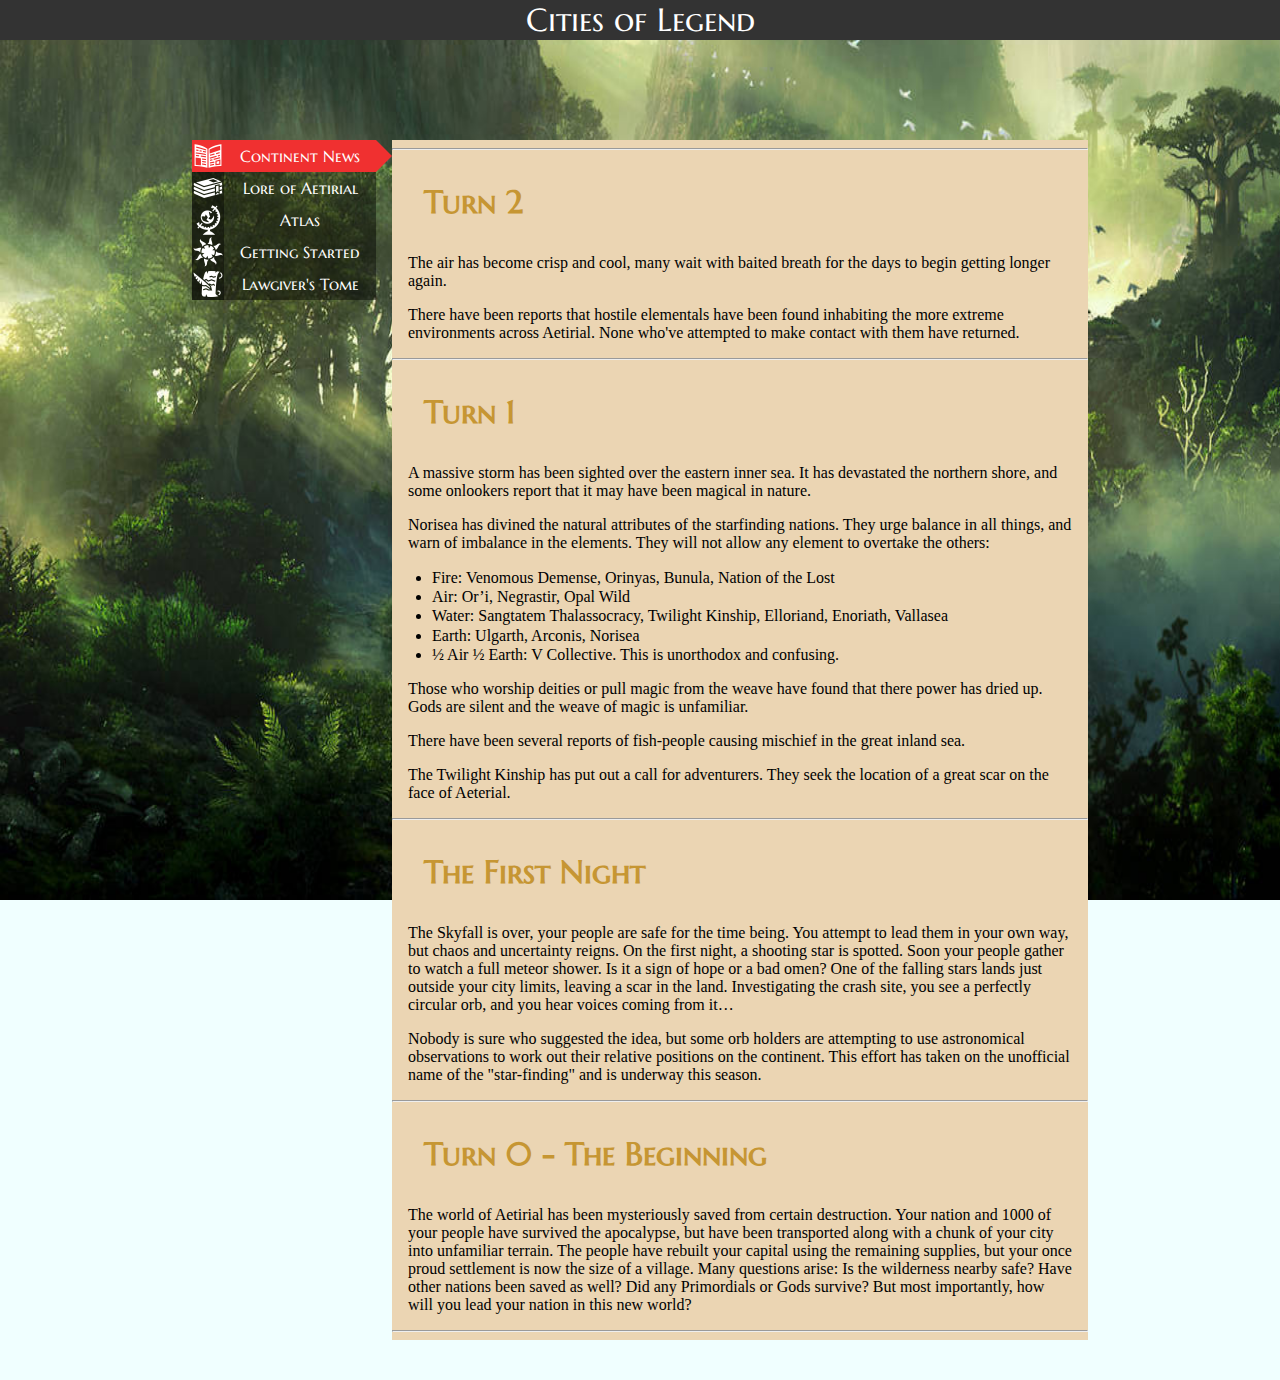
==== index.html @ 8749fa49 "Turn 2 news" ====
<!DOCTYPE html>
<html lang="en">
<head>
<meta charset="utf-8">
<title>Cities of Legend - The World of Aetirial</title>

<link rel="preconnect" href="https://fonts.googleapis.com">
<link rel="preconnect" href="https://fonts.gstatic.com" crossorigin>
<link href="https://fonts.googleapis.com/css2?family=Marcellus+SC&display=swap" rel="stylesheet">
<link href="https://fonts.googleapis.com/css2?family=Open+Sans&display=swap" rel="stylesheet">

<link href="style.css" rel="stylesheet">
<link href="navigation.css" rel="stylesheet">

</head>

<body>
    <div class="fixed-header">
        Cities of Legend
    </div>

    <div class="container">

      <div id="navigation">

        <a href="#">
        <div class="navbox">
          <div class="navimg"><div class="thisNav">
            <img src="resources/newspaper.png" alt="newspaper">
          </div></div>
          <div class="navtxt"> <div class="thisNav">
            Continent News
          </div></div>
          <div class="navtri"> <div class="thisNav"></div></div>
        </div>
        </a>

        <a href="lore.html">
          <div class="navbox">
            <div class="navimg">
              <img src="resources/book-pile.png" alt="book pile">
            </div>

            <div class="navtxt">
              Lore of Aetirial
            </div>
            <div class="navtri"></div>
          </div>
        </a>

        <a href="atlas.html">
          <div class="navbox">
            <div class="navimg">
              <img src="resources/globe.png" alt="globe">
            </div>
            <div class="navtxt">
              Atlas
            </div>
            <div class="navtri"></div>
            </div>
        </a>

        <a href="starting.html">
          <div class="navbox">
            <div class="navimg">
              <img src="resources/sun.png" alt="sun">
            </div>
            <div class="navtxt">
              Getting Started
            </div>
            <div class="navtri"></div>
            </div>
        </a>

        <a href="https://docs.google.com/document/d/1mh1_eKHku0KZ3vBQN4Lh71qmUD9iVqAG7yYdDqat9Gw/edit?usp=sharing"  target="_blank" rel="noopener noreferrer">
          <div class="navbox">
            <div class="navimg">
              <img src="resources/scroll-quill.png" alt="scroll">
            </div>
            <div class="navtxt">
              Lawgiver's Tome
            </div>
            <div class="navtri"></div>
            </div>
        </a>





      </div>

      <div id="content">
        <hr>
        <h2> Turn 2 </h2>
        <p>
          The air has become crisp and cool, many wait with baited breath for the days to begin getting longer again.
        </p>
        <p>
          There have been reports that hostile elementals have been found inhabiting the more extreme environments across Aetirial. None who've attempted to make contact with them have returned.
        </p>
        <hr>
        <h2> Turn 1 </h2>
        <p>
          A massive storm has been sighted over the eastern inner sea. It has devastated the northern shore, and some onlookers report that it may have been magical in nature.
        </p>
        <p>
          Norisea has divined the natural attributes of the starfinding nations.
          They urge balance in all things, and warn of imbalance in the elements.
          They will not allow any element to overtake the others:
          <ul>
            <li> Fire: Venomous Demense, Orinyas, Bunula, Nation of the Lost
            <li> Air: Or’i, Negrastir, Opal Wild
            <li> Water: Sangtatem Thalassocracy, Twilight Kinship, Elloriand, Enoriath, Vallasea
            <li> Earth: Ulgarth, Arconis, Norisea
            <li> &#xBD; Air &#xBD; Earth: V Collective. This is unorthodox and confusing.
          </ul>
        </p>
        <p>
          Those who worship deities or pull magic from the weave have found that there power has dried up. Gods are silent and the weave of magic is unfamiliar.
        </p>

        <p>
          There have been several reports of fish-people causing mischief in the great inland sea.
        </p>

        <p>
          The Twilight Kinship has put out a call for adventurers. They seek the location of a great scar on the face of Aeterial.
        </p>

        <hr>
        <h2>The First Night</h2>
        <p>
          The Skyfall is over, your people are safe for the time being.
          You attempt to lead them in your own way, but chaos and uncertainty reigns.
          On the first night, a shooting star is spotted. Soon your people gather to watch a full meteor shower.
          Is it a sign of hope or a bad omen? One of the falling stars lands just outside your city limits, leaving a scar in the land.
          Investigating the crash site, you see a perfectly circular orb, and you hear voices coming from it…
        </p>
        <p>
          Nobody is sure who suggested the idea, but some orb holders are attempting to use astronomical observations to work out their relative positions on the continent.
          This effort has taken on the unofficial name of the "star-finding" and is underway this season.
        </p>

        <hr>
        <h2>Turn 0 - The Beginning</h2>
        <p>
          The world of Aetirial has been mysteriously saved from certain destruction.
          Your nation and 1000 of your people have survived the apocalypse, but have been transported along with a chunk of your city into unfamiliar terrain.
          The people have rebuilt your capital using the remaining supplies, but your once proud settlement is now the size of a village.
          Many questions arise: Is the wilderness nearby safe? Have other nations been saved as well?
          Did any Primordials or Gods survive?
          But most importantly, how will you lead your nation in this new world?
        </p>
        <hr>
      </div>

</body>
</html>
---- style.css ----
/* Add some padding on document's body to prevent the content
   to go underneath the header and footer */
body{
  margin: 0px;
  padding-top: 60px;
  padding-bottom: 40px;
  font-family: "Open Sans", Helvetica, Arial, sans-serif;
  background-color: #f0ffff;
  /*background image by https://www.deviantart.com/jonasdero/art/Woodlands-426702454*/
  background-attachment: fixed;
  background-image: url("resources/scene1.jpg");
  background-size: 100%;
  background-repeat: round;
  background-position: top;
}
/* Header Properties */
.fixed-header{
  top: 0;
  width: 100%;
  position: fixed;
  z-index: 1000;
  background: #333;
  padding: 10px 0;
  margin: 0;
  padding: 0;
  text-align: center;
  font-family: "Marcellus SC", serif;
  font-size: 2em;
  color: white;
}

#content {
  position: relative;
  width: 85%;
  background-color: #ebd5b3;
  color: black;
  font-family: serif;
}

#content img {
  width: 90%;
  margin: 0 5%;
  margin-bottom: 5%;
}


/*main container that holds the page info*/
.container{
  width: 70%;
  padding-top: 5em;
  margin: 0 auto; /* Center the DIV horizontally */
  background-color: none;
  display: flex;
}


#content h1 {
  font-family: "Marcellus SC", serif;
  font-size: 2.5em;
  color: #C69633;
  margin: 0.5em 0.1em;
}

#content h2 {
  font-family: "Marcellus SC", serif;
  font-size: 2em;
  color: #C69633;
  margin: 1em;
}

#content h3 {
  font-family: "Marcellus SC", serif;
  font-size: 1.5em;
  color: #C69633;
  margin: 1em;
}

#content p {
  margin: 1em;
}


#content ul{
  line-height: 1.2em;
}
---- navigation.css ----
/* Add some padding on document's body to prevent the content
   to go underneath the header and footer */

#navigation{
  min-width: 200px;
  background-color: none;
  display: flex;
  flex-direction: column;
}

#navigation a {
  text-decoration: none;
  margin-right: 1em; /*space for the triangle*/
}



.navbox{
  display: flex;
  justify-content: flex-end;
  background-color: #00000070;
  height: 2em;
  color: white;
  flex-grow: 1;
}

.navbox:hover {
  background-color: black;
}

.navbox img{
  width: 2em;
}

.navimg {
  display: flex;
  justify-content: center;
  align-items: center;
  background-color: #00000070;
}

.navtxt {
  display: flex;
  justify-content: center;
  align-items: center;
  white-space: nowrap;
  flex-grow: 1;
  font-family: "Marcellus SC", serif;
}
.navtri {
  height: 0;
  width: 0;
  background-color: none;
}

 .navimg .thisNav {
   width: 100%;
   height: 100%;
   background-color: #F03030; /*#024F27;*/
}
.navtxt .thisNav {
  display: inherit;
  align-items: inherit;
  justify-content: inherit;
  width: 100%;
  height: 100%;
  background-color: #F03030; /*#024F27;*/
}
.navtri .thisNav {
  width: 100%;
  height: 100%;
  height: 2em;
  width: 1em;
  background-color: #F03030; /*#024F27;*/
  clip-path: polygon(0% 0%, 100% 50%, 0% 100%);
 }
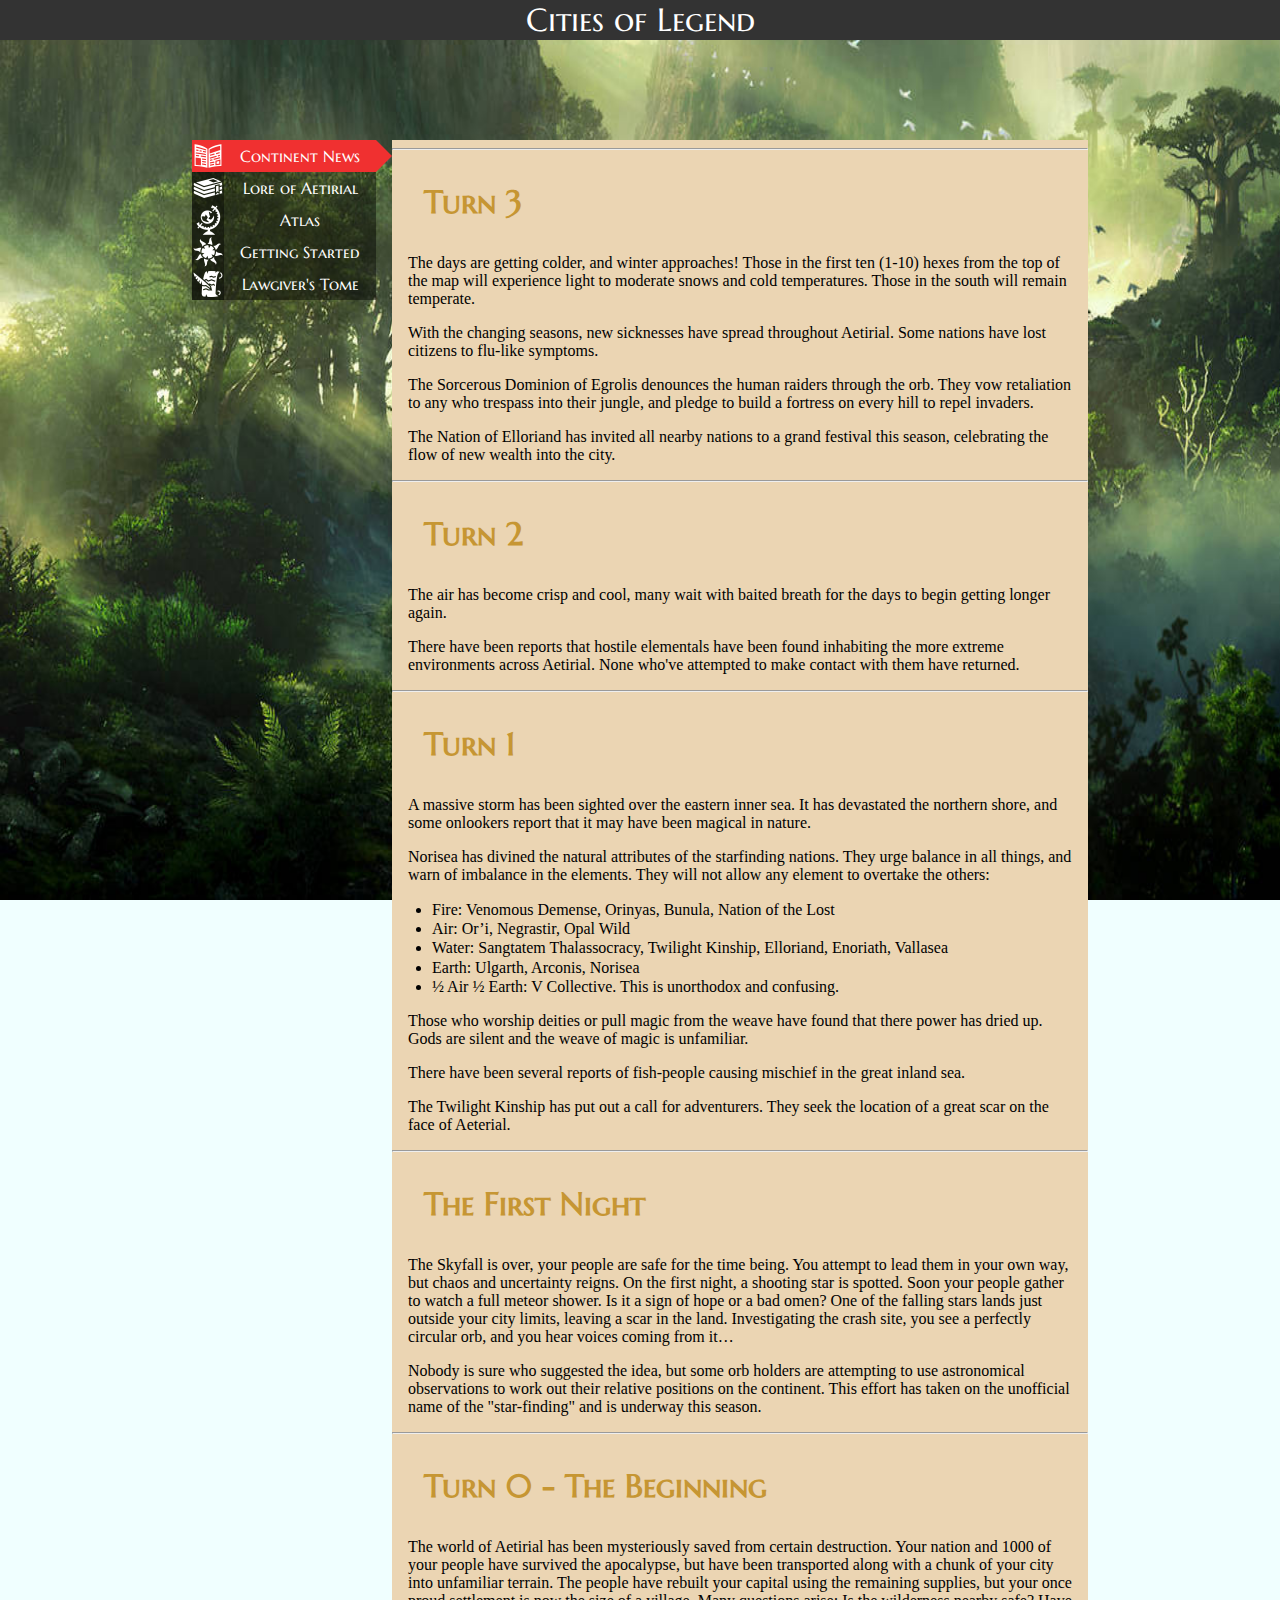
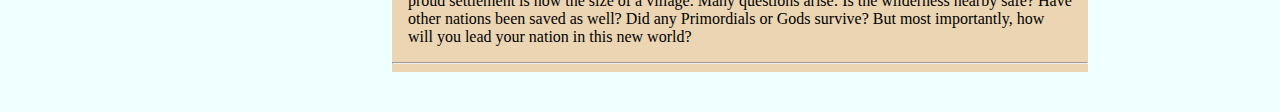
==== commit 470c3eb8: "Turn 3 news" ====
--- a/index.html
+++ b/index.html
@@ -92,6 +92,20 @@
 
       <div id="content">
         <hr>
+        <h2> Turn 3 </h2>
+        <p>
+          The days are getting colder, and winter approaches! Those in the first ten (1-10) hexes from the top of the map will experience light to moderate snows and cold temperatures. Those in the south will remain temperate.
+        </p>
+        <p>
+          With the changing seasons, new sicknesses have spread throughout Aetirial. Some nations have lost citizens to flu-like symptoms.
+        </p>
+        <p>
+          The Sorcerous Dominion of Egrolis denounces the human raiders through the orb. They vow retaliation to any who trespass into their jungle, and pledge to build a fortress on every hill to repel invaders.
+        </p>
+        <p>
+          The Nation of Elloriand has invited all nearby nations to a grand festival this season, celebrating the flow of new wealth into the city.
+        </p>
+        <hr>
         <h2> Turn 2 </h2>
         <p>
           The air has become crisp and cool, many wait with baited breath for the days to begin getting longer again.
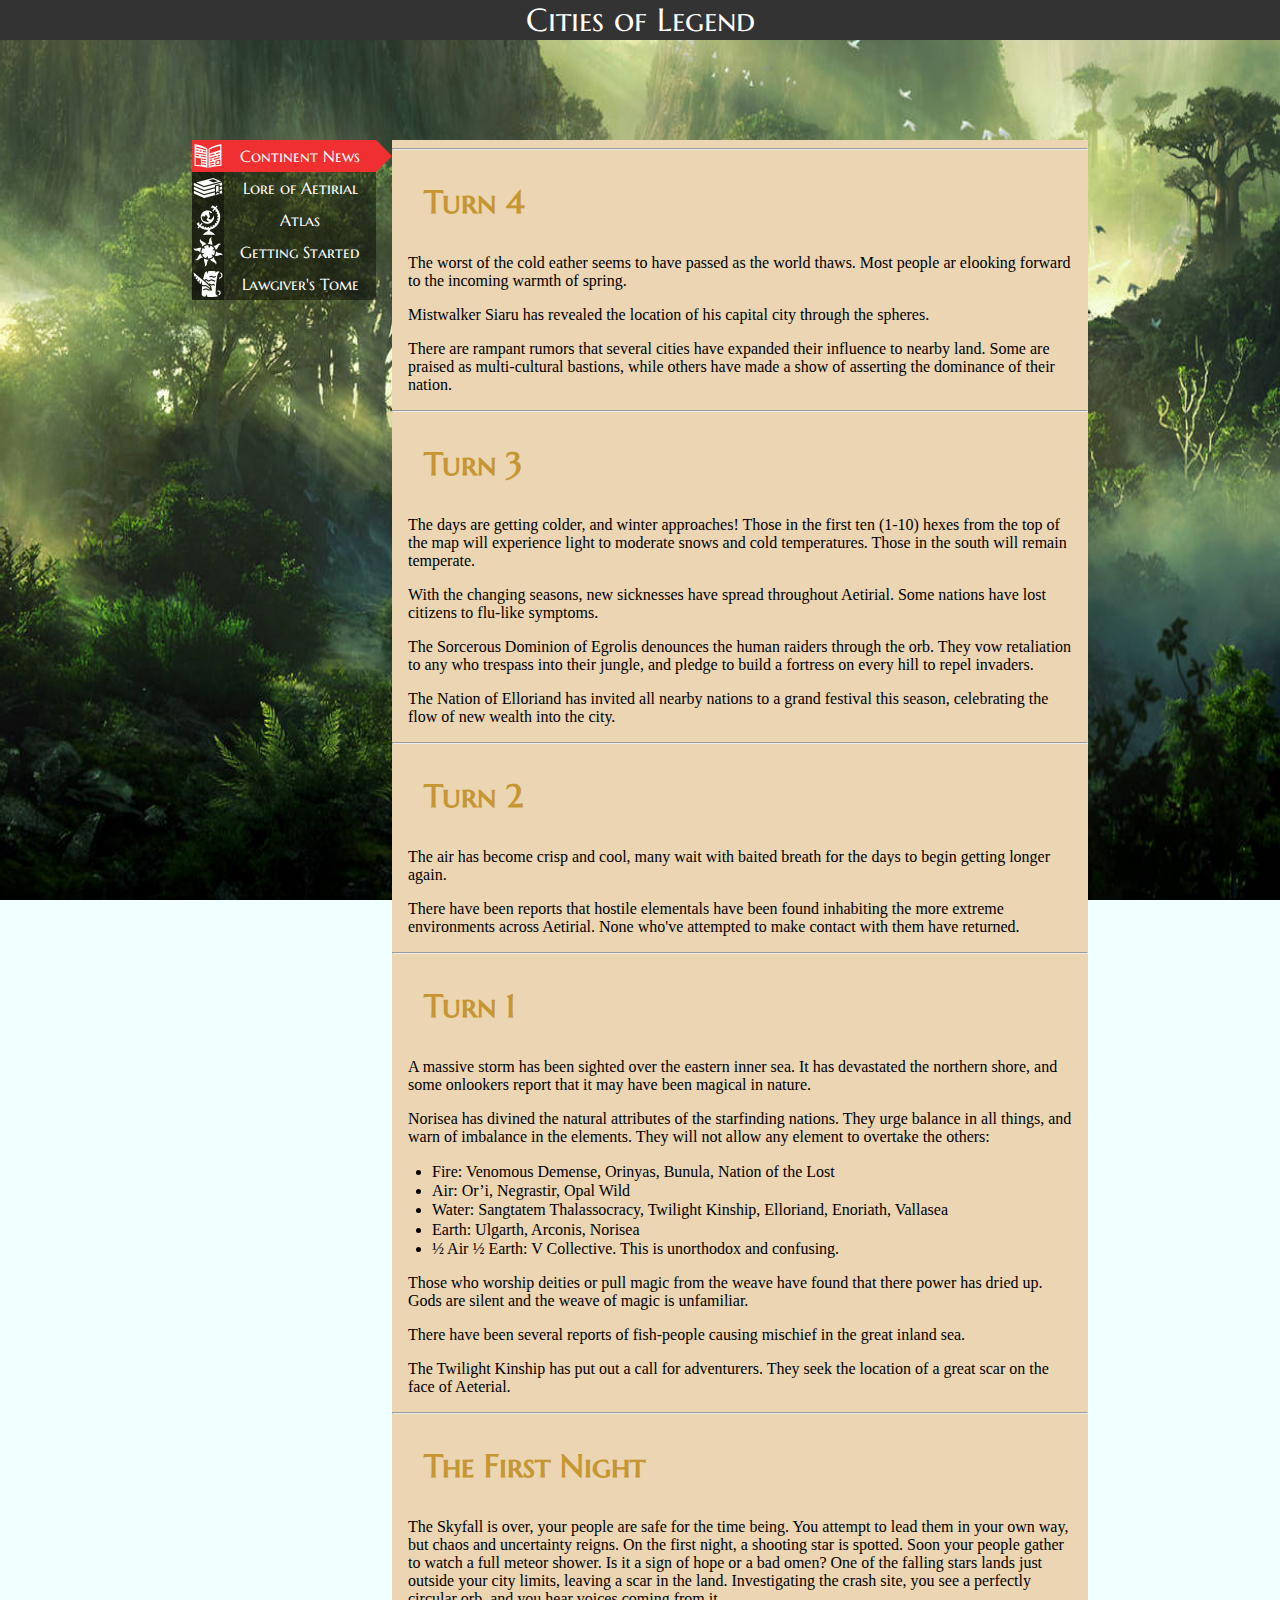
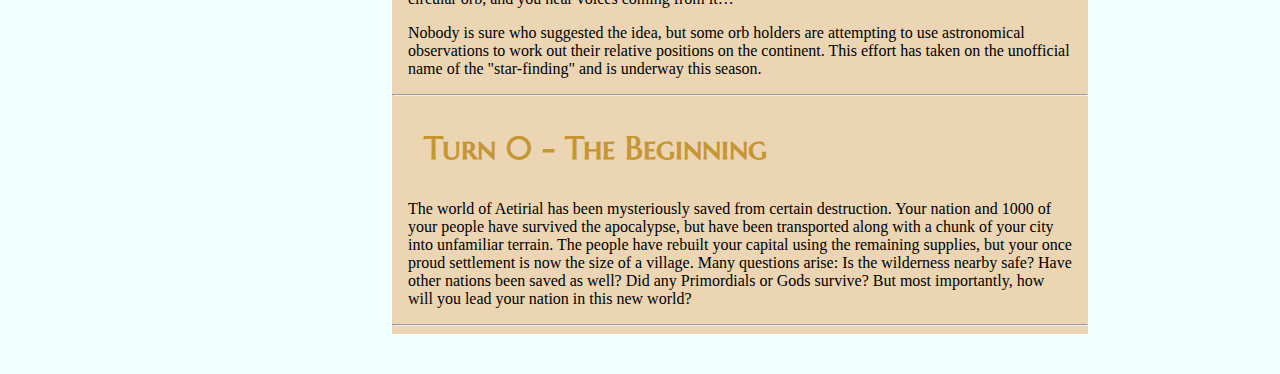
==== commit b61e0716: "Turn 4 news" ====
--- a/index.html
+++ b/index.html
@@ -92,6 +92,17 @@
 
       <div id="content">
         <hr>
+        <h2> Turn 4 </h2>
+        <p>
+          The worst of the cold eather seems to have passed as the world thaws. Most people ar elooking forward to the incoming warmth of spring.
+        </p>
+        <p>
+          Mistwalker Siaru has revealed the location of his capital city through the spheres.
+        </p>
+        <p>
+          There are rampant rumors that several cities have expanded their influence to nearby land. Some are praised as multi-cultural bastions, while others have made a show of asserting the dominance of their nation.
+        </p>
+        <hr>
         <h2> Turn 3 </h2>
         <p>
           The days are getting colder, and winter approaches! Those in the first ten (1-10) hexes from the top of the map will experience light to moderate snows and cold temperatures. Those in the south will remain temperate.
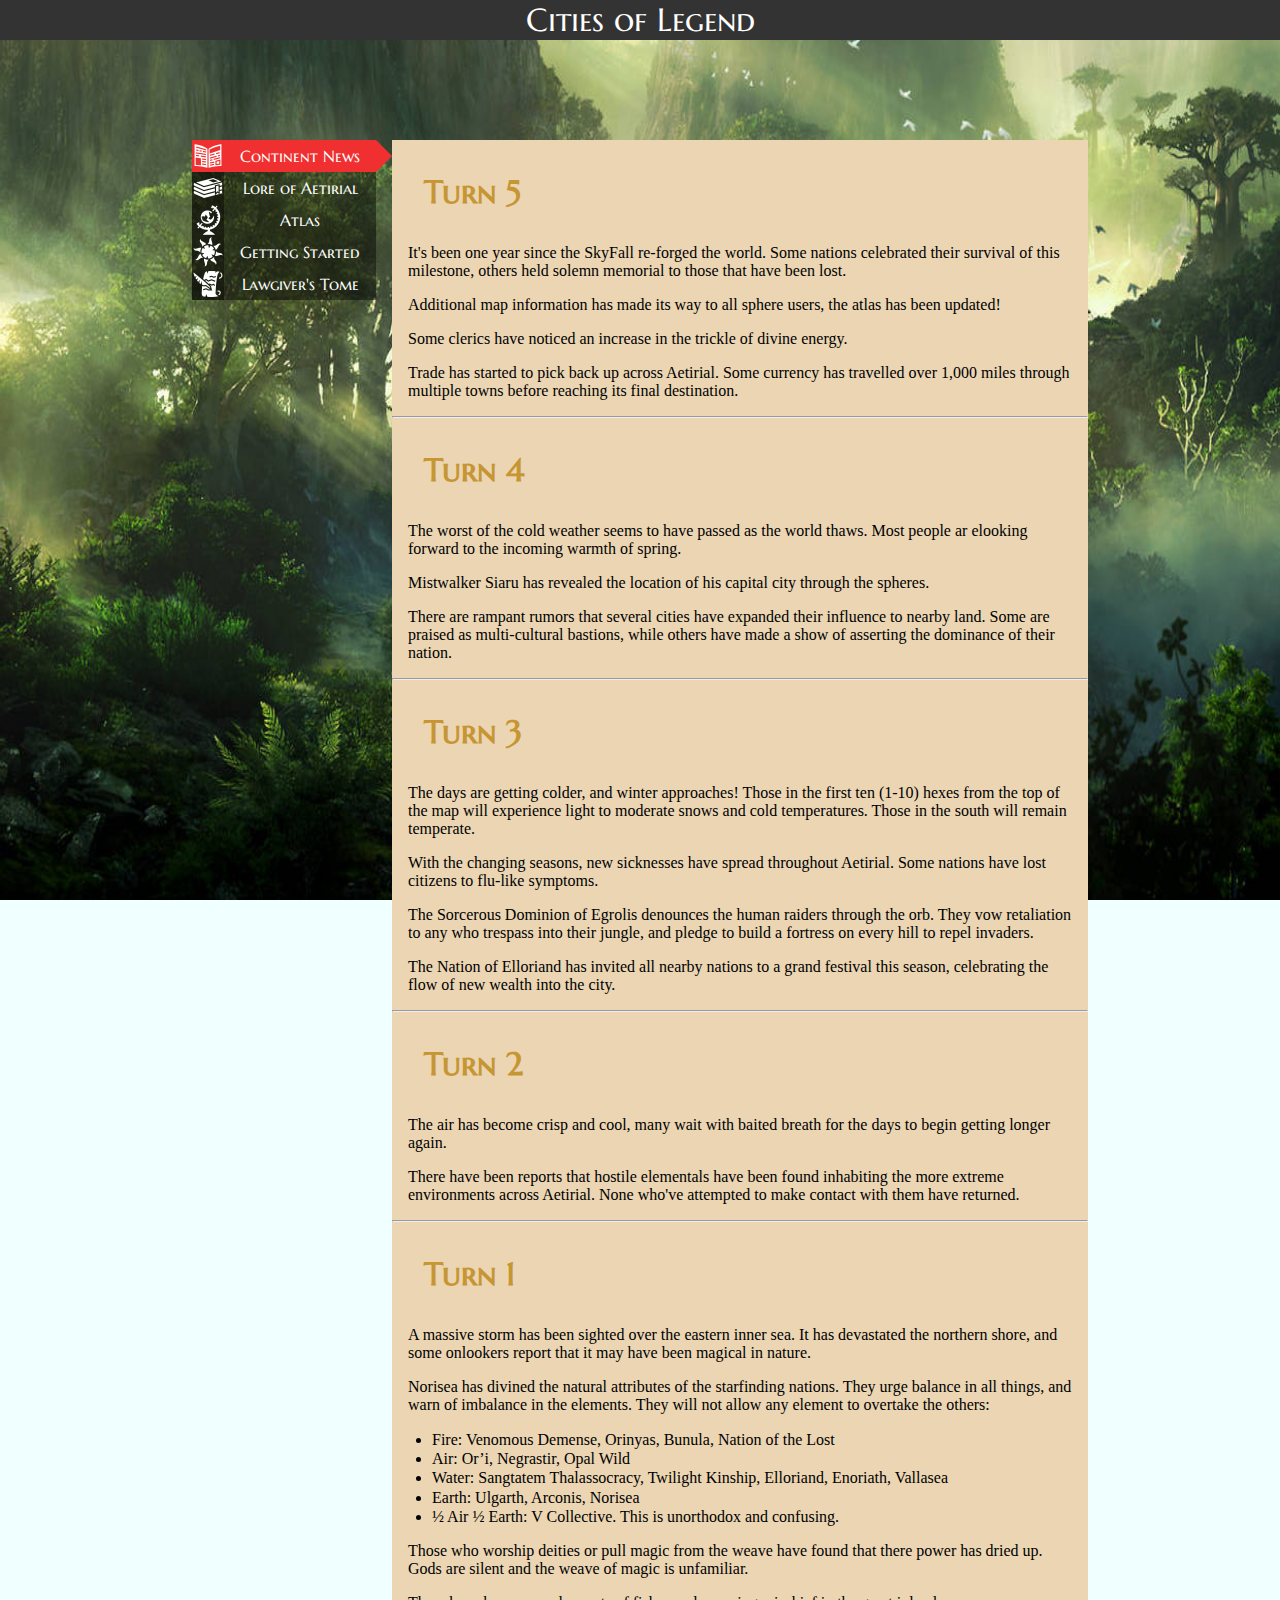
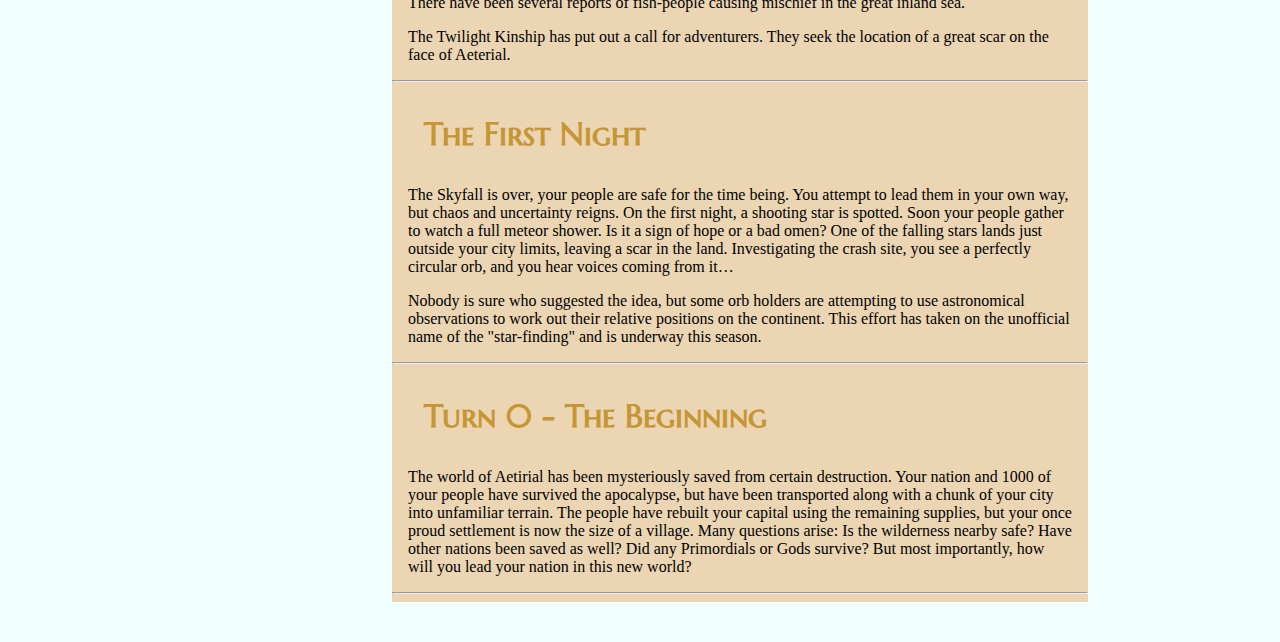
==== commit 695ba1f8: "Turn 5 news and map update" ====
--- a/index.html
+++ b/index.html
@@ -91,10 +91,23 @@
       </div>
 
       <div id="content">
+        <h2> Turn 5 </h2>
+        <p>
+          It's been one year since the SkyFall re-forged the world. Some nations celebrated their survival of this milestone, others held solemn memorial to those that have been lost.
+        </p>
+        <p>
+          Additional map information has made its way to all sphere users, the atlas has been updated!
+        </p>
+        <p>
+          Some clerics have noticed an increase in the trickle of divine energy.
+        </p>
+        <p>
+          Trade has started to pick back up across Aetirial. Some currency has travelled over 1,000 miles through multiple towns before reaching its final destination.
+        </p>
         <hr>
         <h2> Turn 4 </h2>
         <p>
-          The worst of the cold eather seems to have passed as the world thaws. Most people ar elooking forward to the incoming warmth of spring.
+          The worst of the cold weather seems to have passed as the world thaws. Most people ar elooking forward to the incoming warmth of spring.
         </p>
         <p>
           Mistwalker Siaru has revealed the location of his capital city through the spheres.
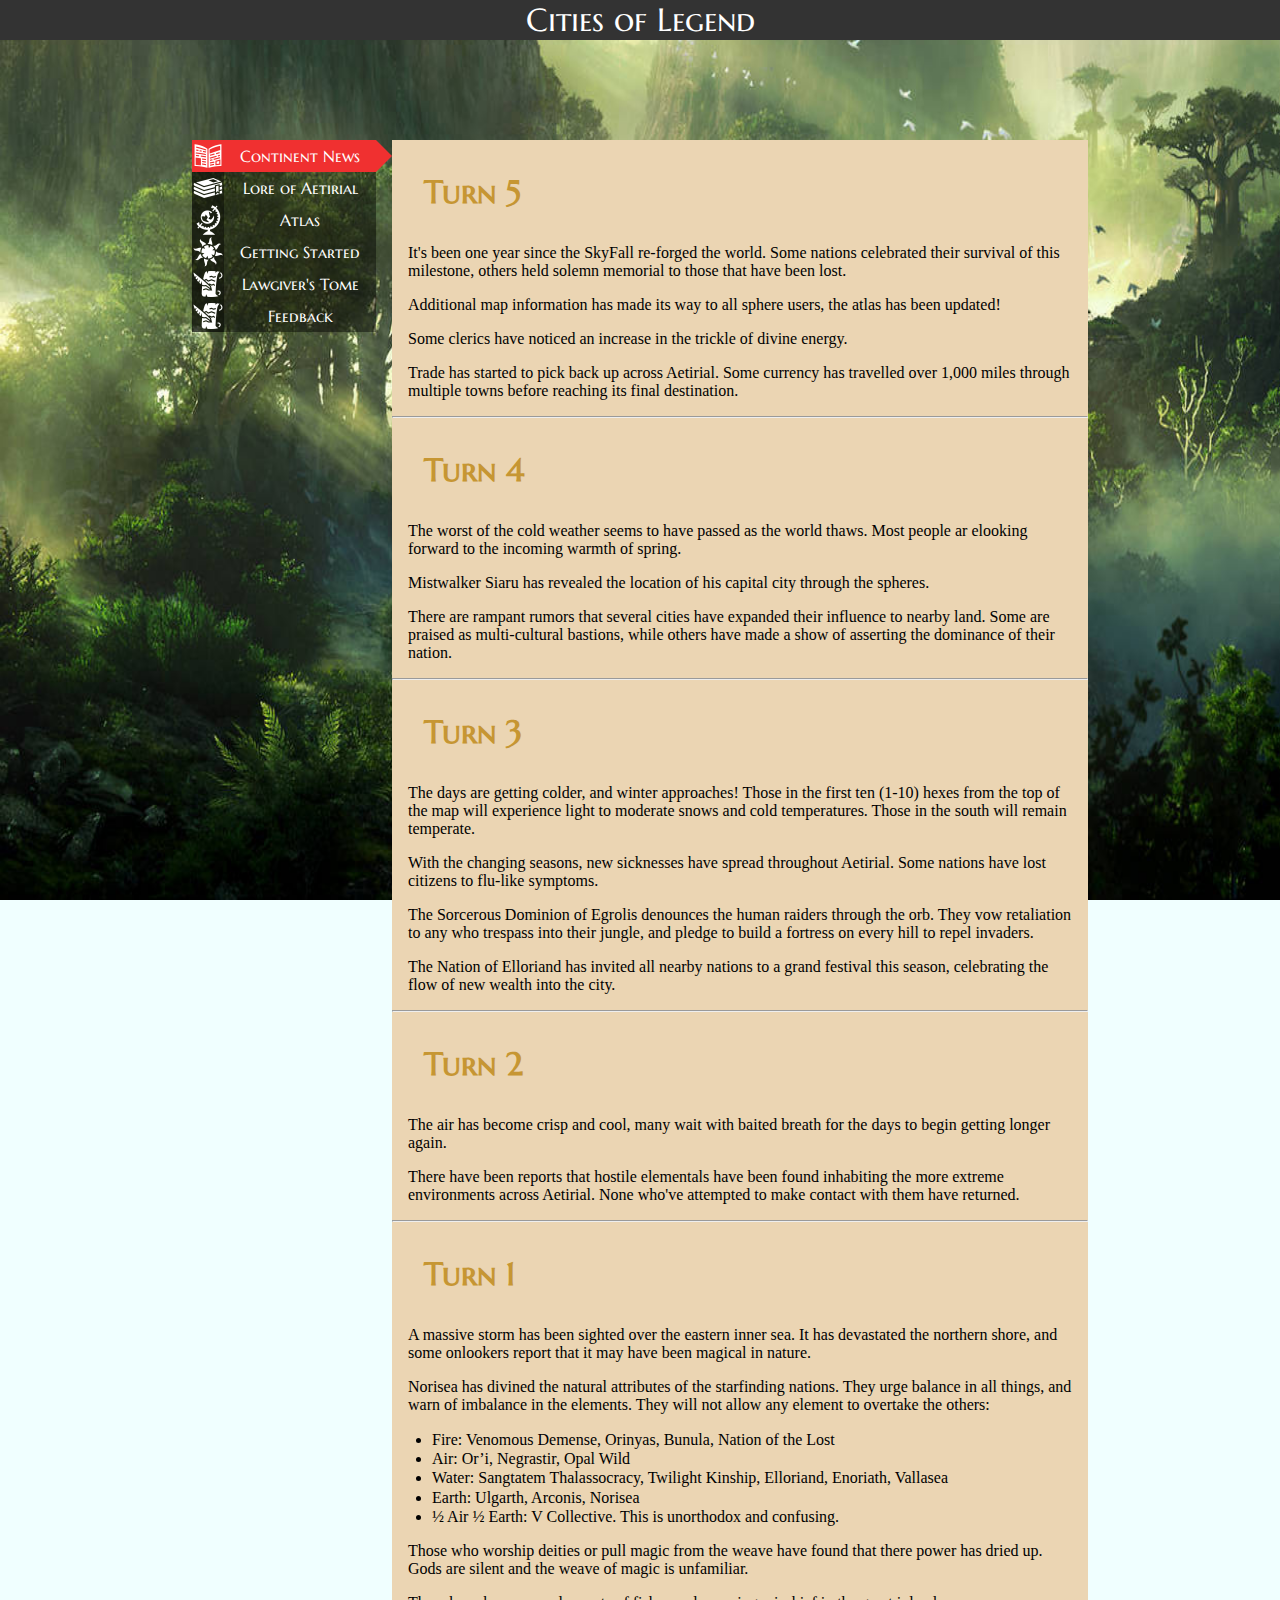
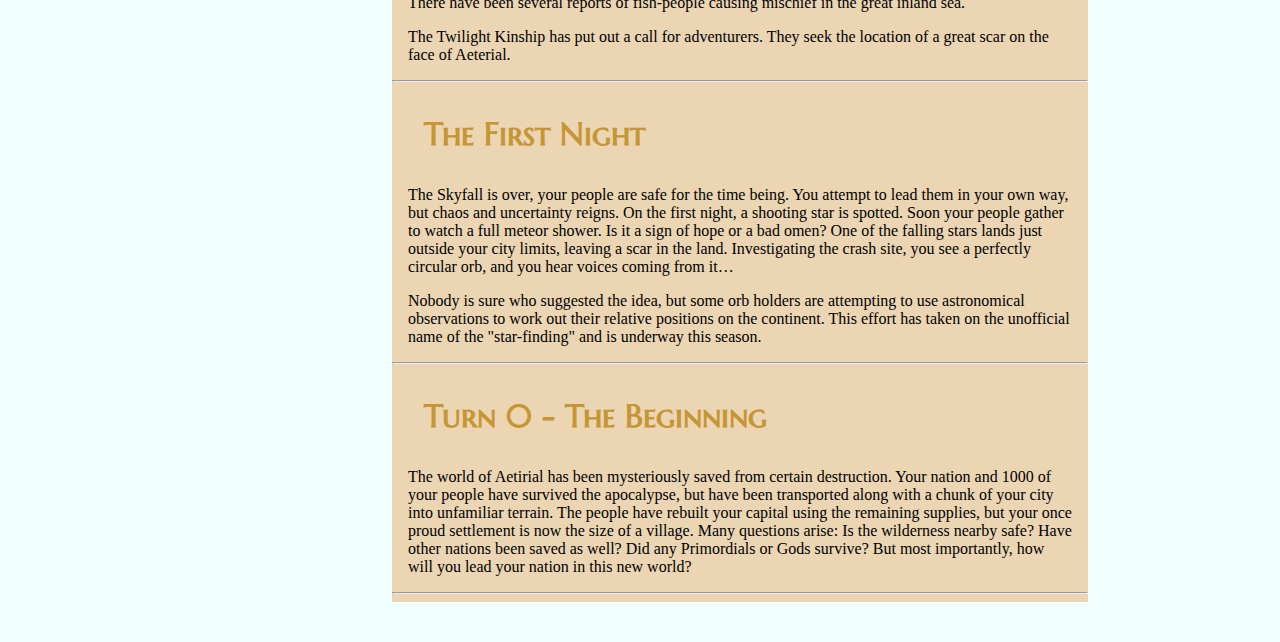
==== commit 655e46e7: "Added the feedback form link" ====
--- a/index.html
+++ b/index.html
@@ -84,6 +84,17 @@
             </div>
         </a>
 
+        <a href="https://forms.gle/jSbNucStZgjmBxF28"  target="_blank" rel="noopener noreferrer">
+          <div class="navbox">
+            <div class="navimg">
+              <img src="resources/scroll-quill.png" alt="scroll">
+            </div>
+            <div class="navtxt">
+              Feedback
+            </div>
+            <div class="navtri"></div>
+            </div>
+        </a>
 
 
 
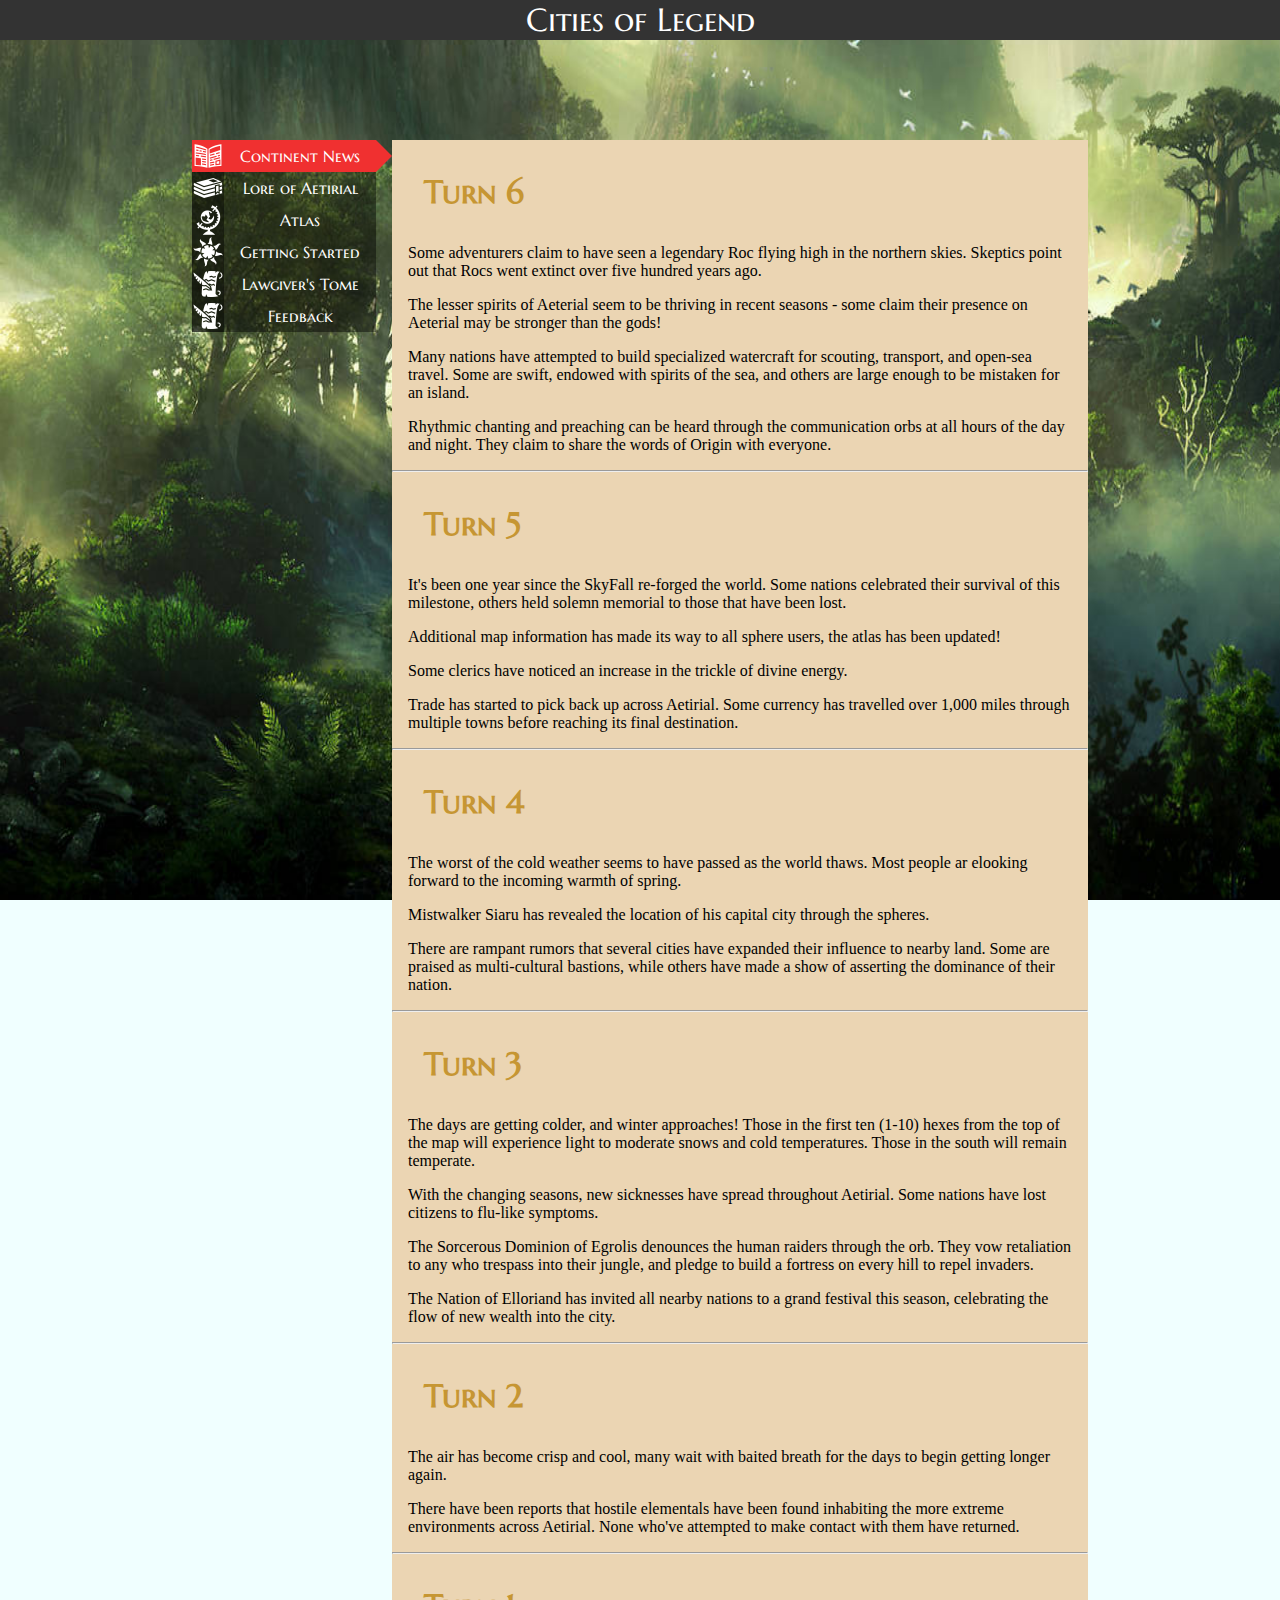
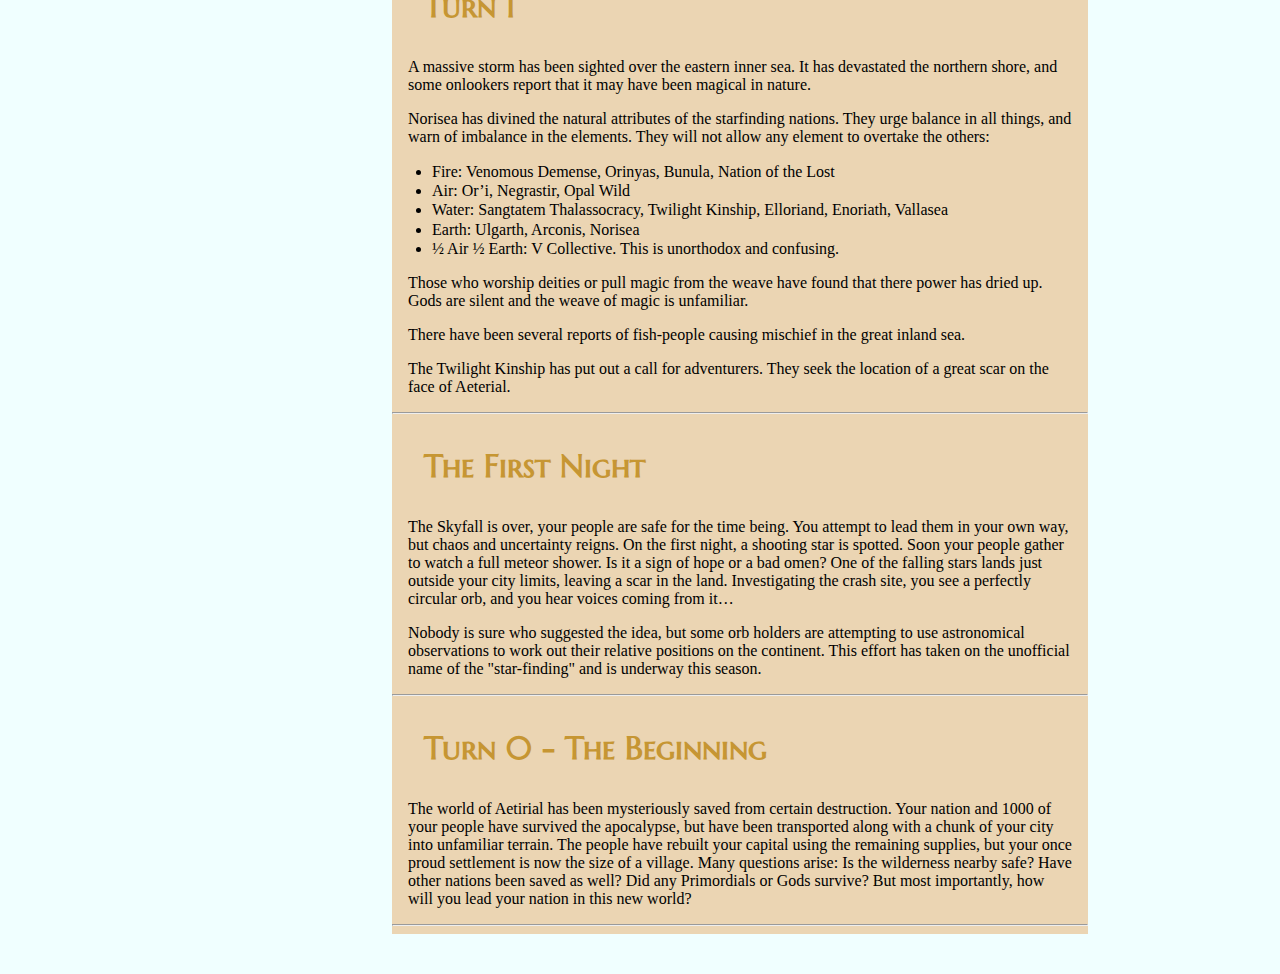
==== commit 3eead564: "News Update for Turn 6" ====
--- a/index.html
+++ b/index.html
@@ -102,6 +102,20 @@
       </div>
 
       <div id="content">
+        <h2> Turn 6 </h2>
+        <p>
+          Some adventurers claim to have seen a legendary Roc flying high in the northern skies. Skeptics point out that Rocs went extinct over five hundred years ago.
+        </p>
+        <p>
+          The lesser spirits of Aeterial seem to be thriving in recent seasons - some claim their presence on Aeterial may be stronger than the gods!
+        </p>
+        <p>
+          Many nations have attempted to build specialized watercraft for scouting, transport, and open-sea travel. Some are swift, endowed with spirits of the sea, and others are large enough to be mistaken for an island.
+        </p>
+        <p>
+          Rhythmic chanting and preaching can be heard through the communication orbs at all hours of the day and night. They claim to share the words of Origin with everyone.
+        </p>
+        <hr>
         <h2> Turn 5 </h2>
         <p>
           It's been one year since the SkyFall re-forged the world. Some nations celebrated their survival of this milestone, others held solemn memorial to those that have been lost.
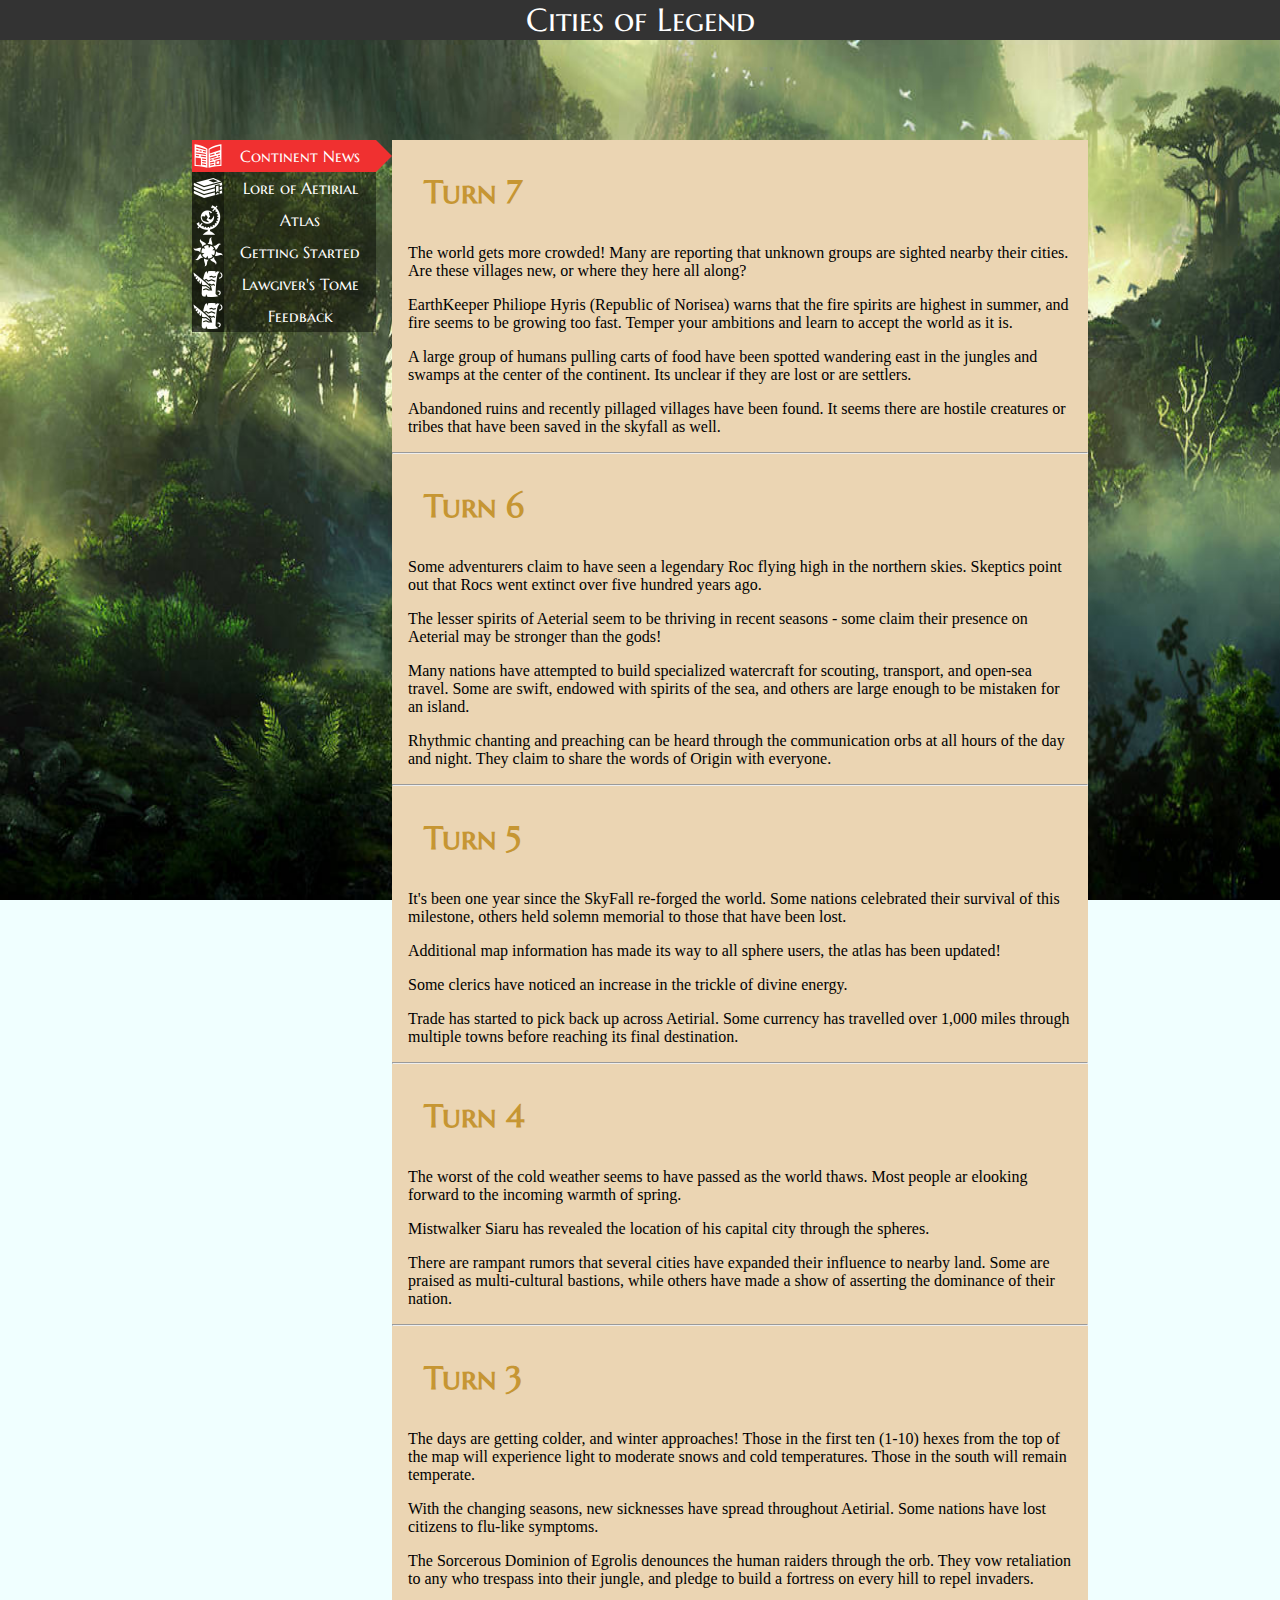
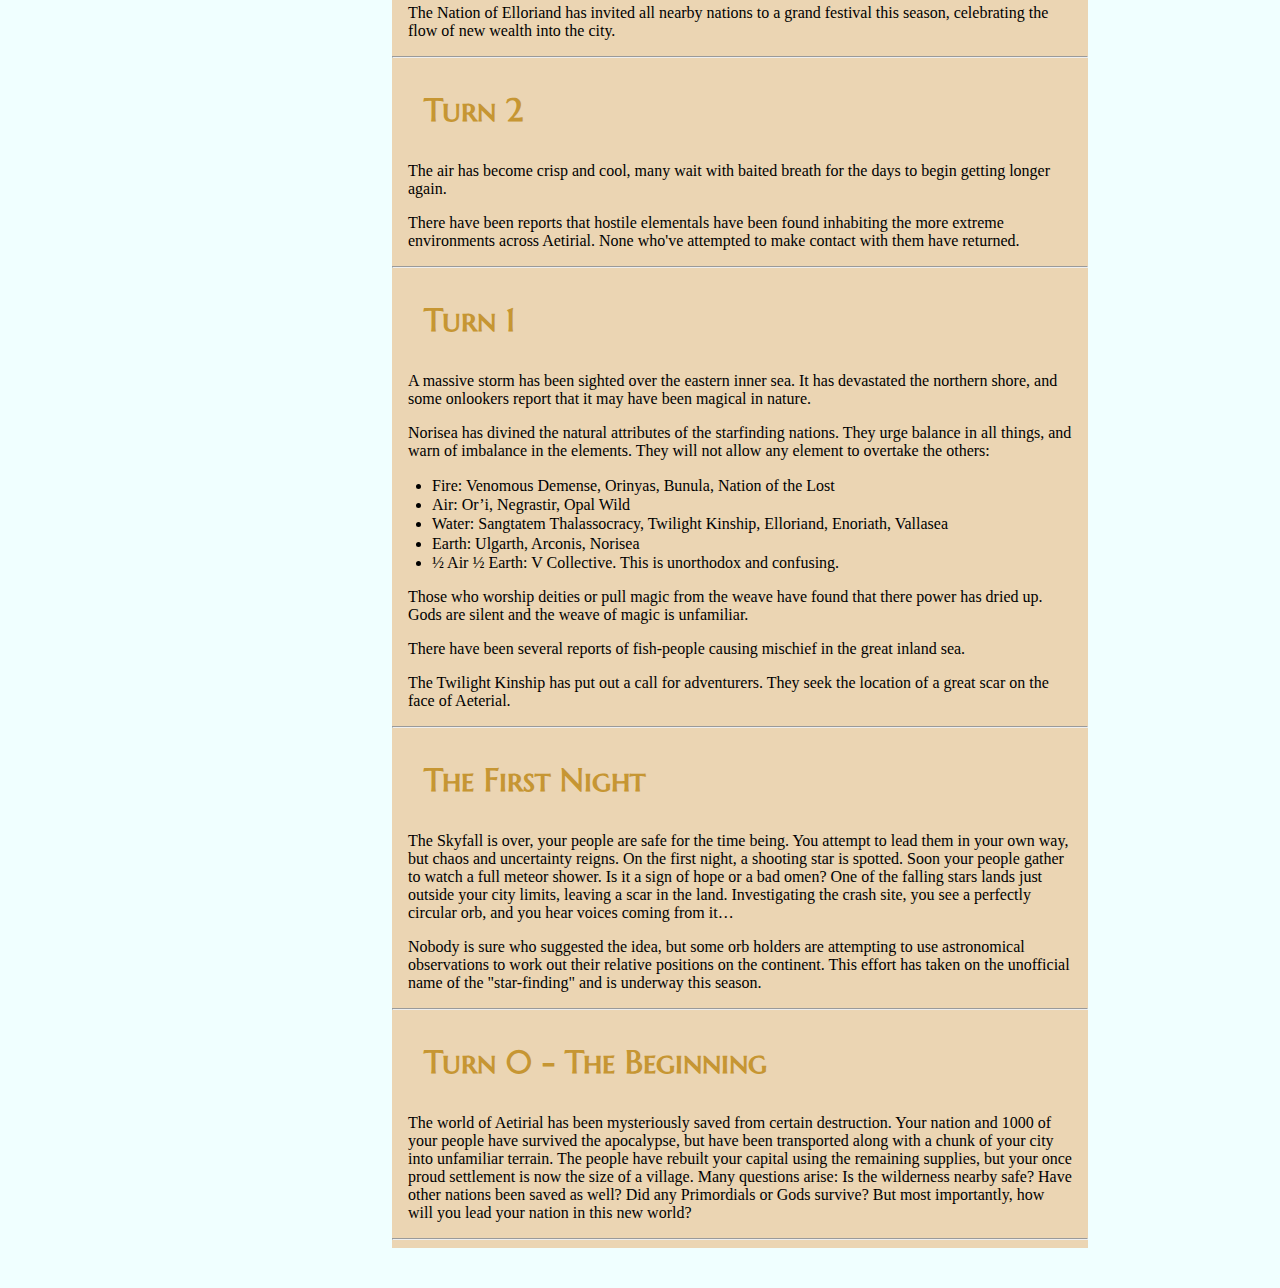
==== commit 66e30a93: "Year 7 news!" ====
--- a/index.html
+++ b/index.html
@@ -102,6 +102,20 @@
       </div>
 
       <div id="content">
+        <h2> Turn 7 </h2>
+        <p>
+          The world gets more crowded! Many are reporting that unknown groups are sighted nearby their cities. Are these villages new, or where they here all along?
+        </p>
+        <p>
+          EarthKeeper Philiope Hyris (Republic of Norisea) warns that the fire spirits are highest in summer, and fire seems to be growing too fast. Temper your ambitions and learn to accept the world as it is.
+        </p>
+        <p>
+          A large group of humans pulling carts of food have been spotted wandering east in the jungles and swamps at the center of the continent. Its unclear if they are lost or are settlers.
+        </p>
+        <p>
+          Abandoned ruins and recently pillaged villages have been found. It seems there are hostile creatures or tribes that have been saved in the skyfall as well.
+        </p>
+        <hr>
         <h2> Turn 6 </h2>
         <p>
           Some adventurers claim to have seen a legendary Roc flying high in the northern skies. Skeptics point out that Rocs went extinct over five hundred years ago.
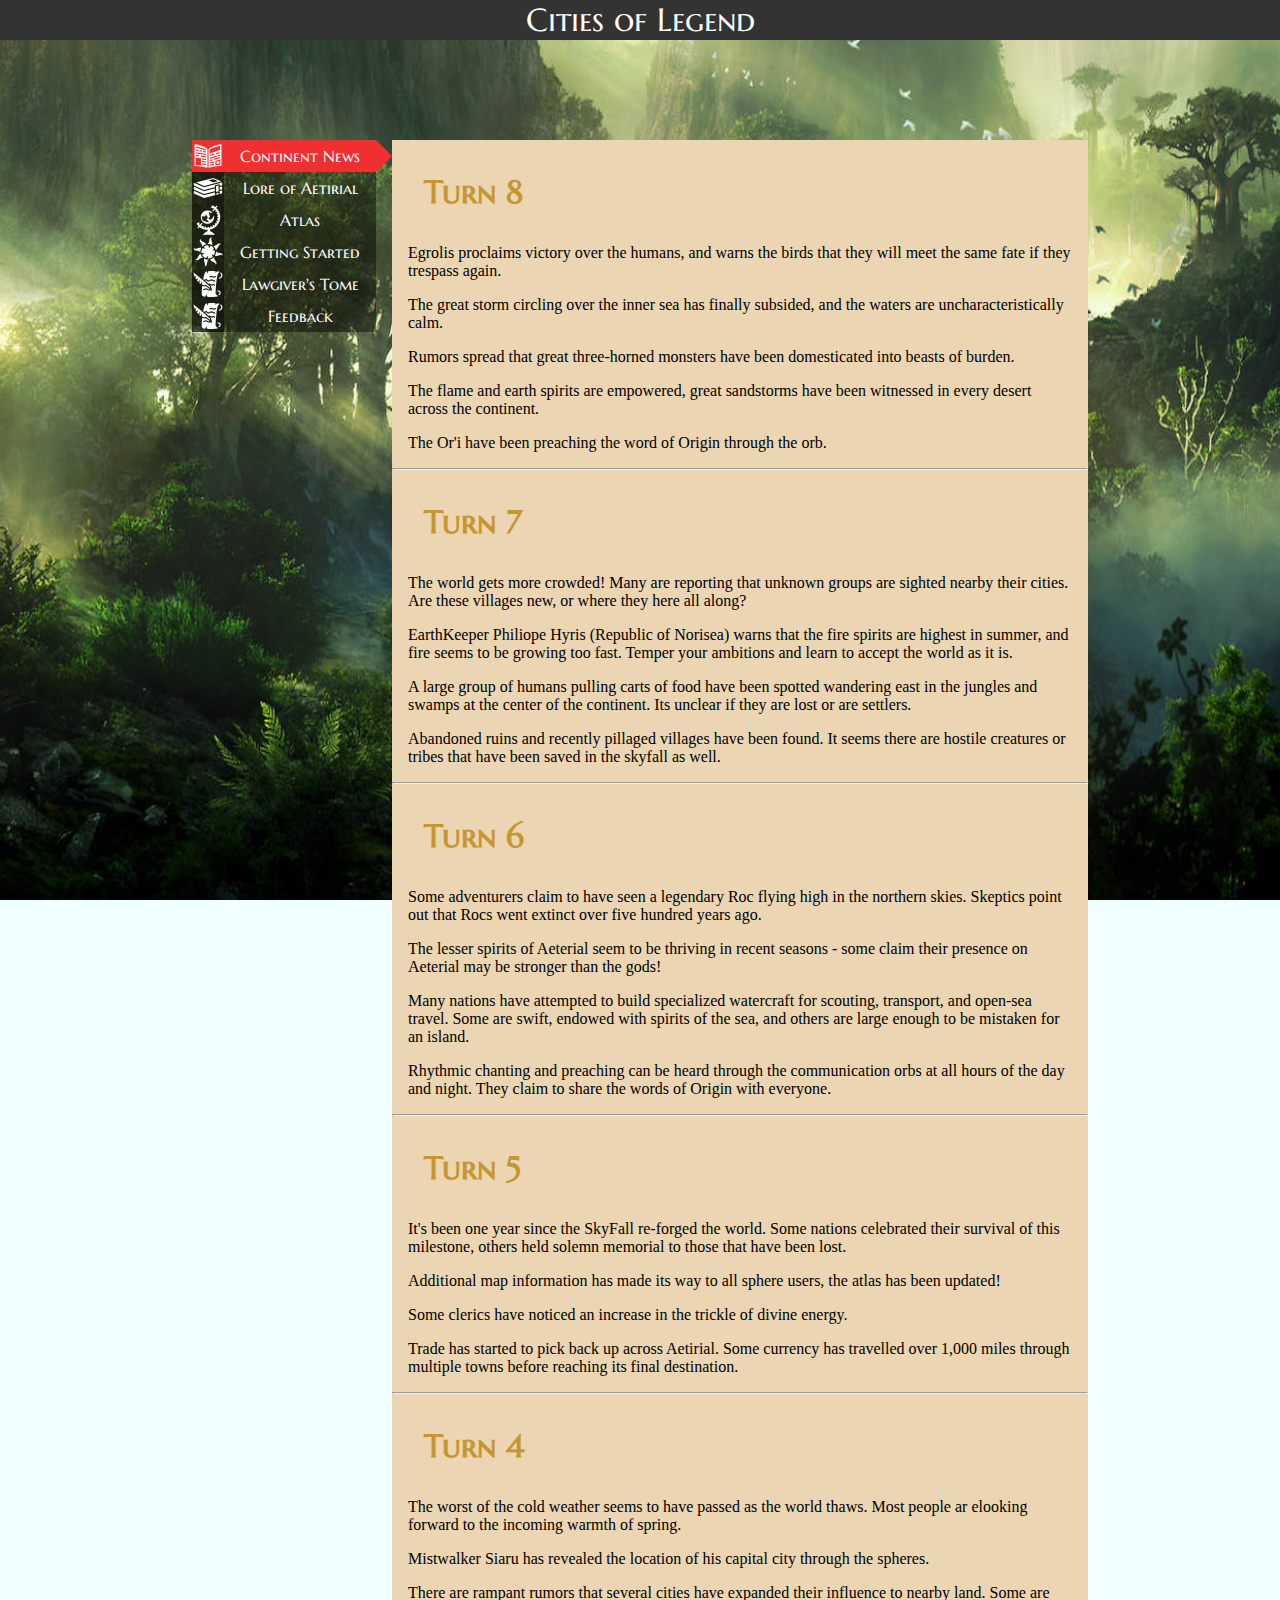
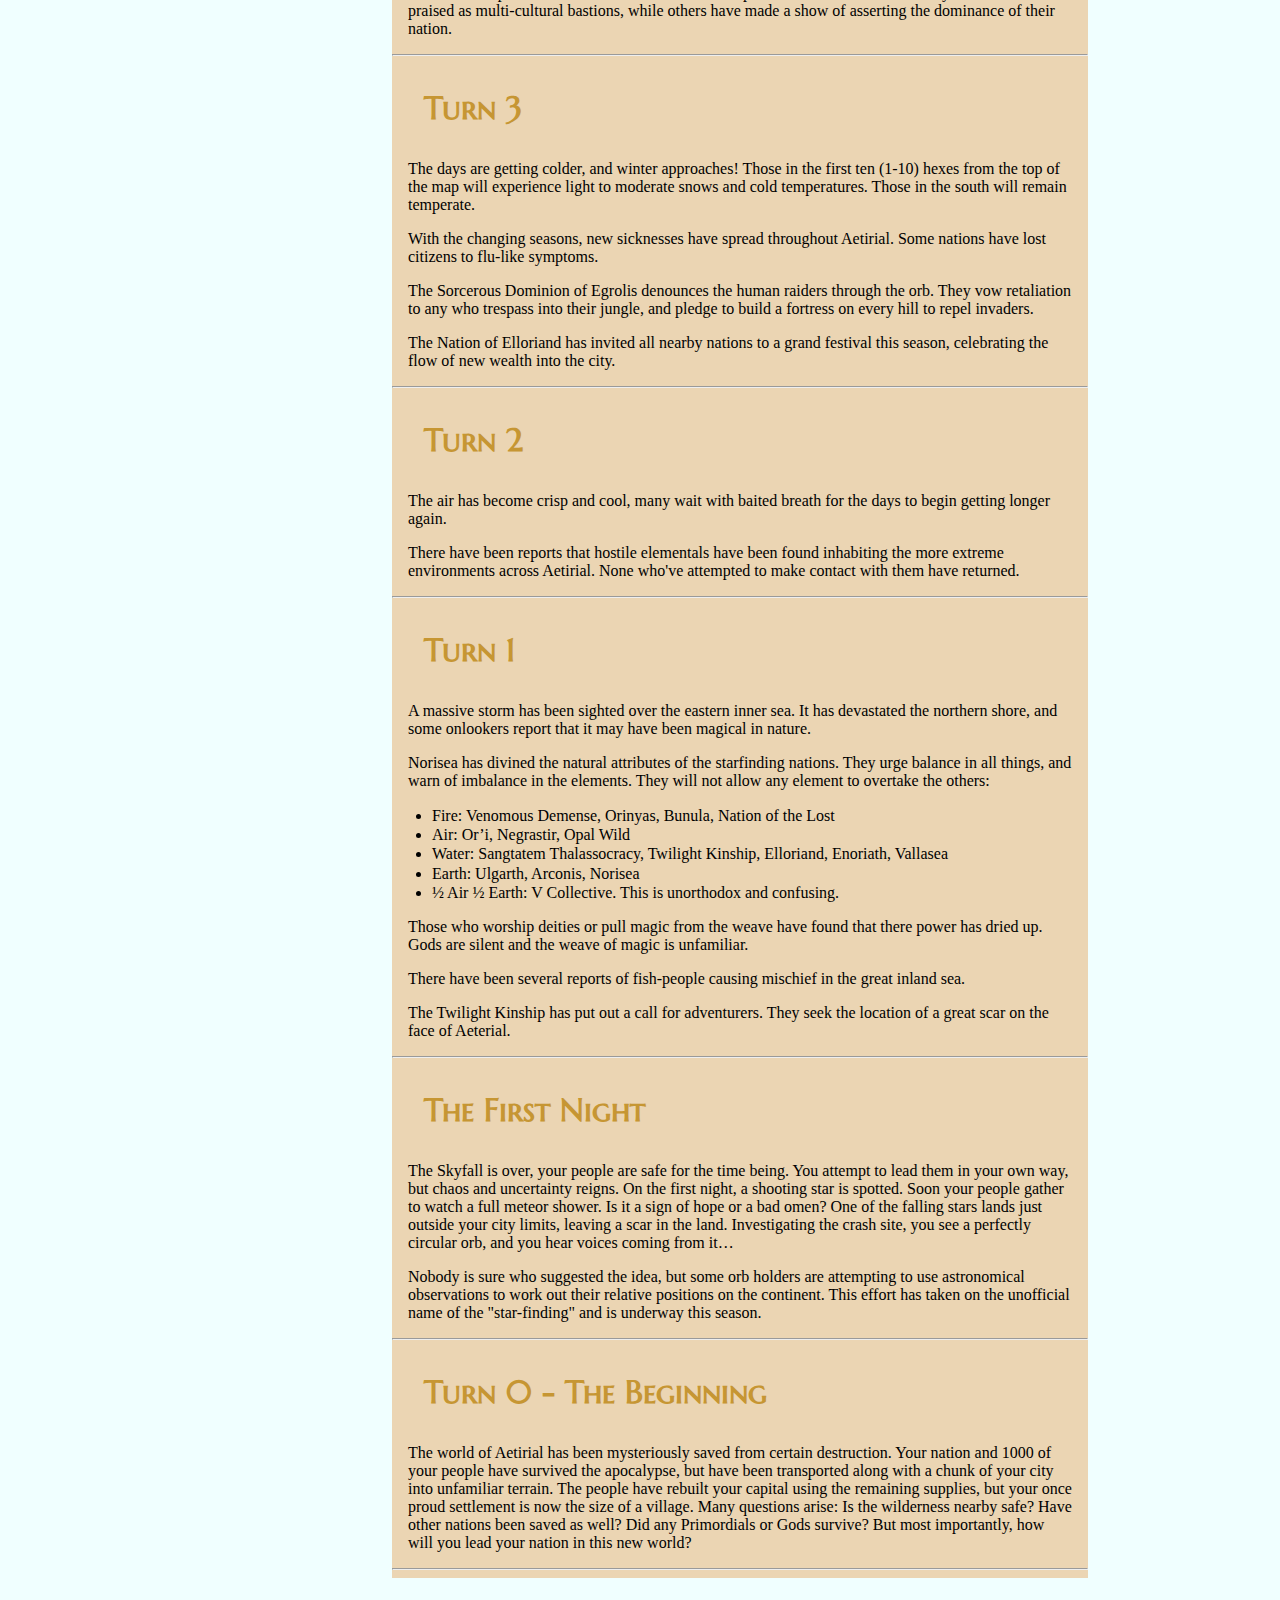
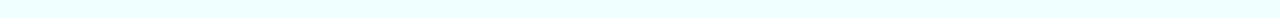
==== commit 0441ce05: "Turn 8 news!" ====
--- a/index.html
+++ b/index.html
@@ -102,6 +102,23 @@
       </div>
 
       <div id="content">
+        <h2> Turn 8 </h2>
+        <p>
+          Egrolis proclaims victory over the humans, and warns the birds that they will meet the same fate if they trespass again.
+        </p>
+        <p>
+          The great storm circling over the inner sea has finally subsided, and the waters are uncharacteristically calm.
+        </p>
+        <p>
+          Rumors spread that great three-horned monsters have been domesticated into beasts of burden.
+        </p>
+        <p>
+          The flame and earth spirits are empowered, great sandstorms have been witnessed in every desert across the continent.
+        </p>
+        <p>
+          The Or'i have been preaching the word of Origin through the orb.
+        </p>
+        <hr>
         <h2> Turn 7 </h2>
         <p>
           The world gets more crowded! Many are reporting that unknown groups are sighted nearby their cities. Are these villages new, or where they here all along?
